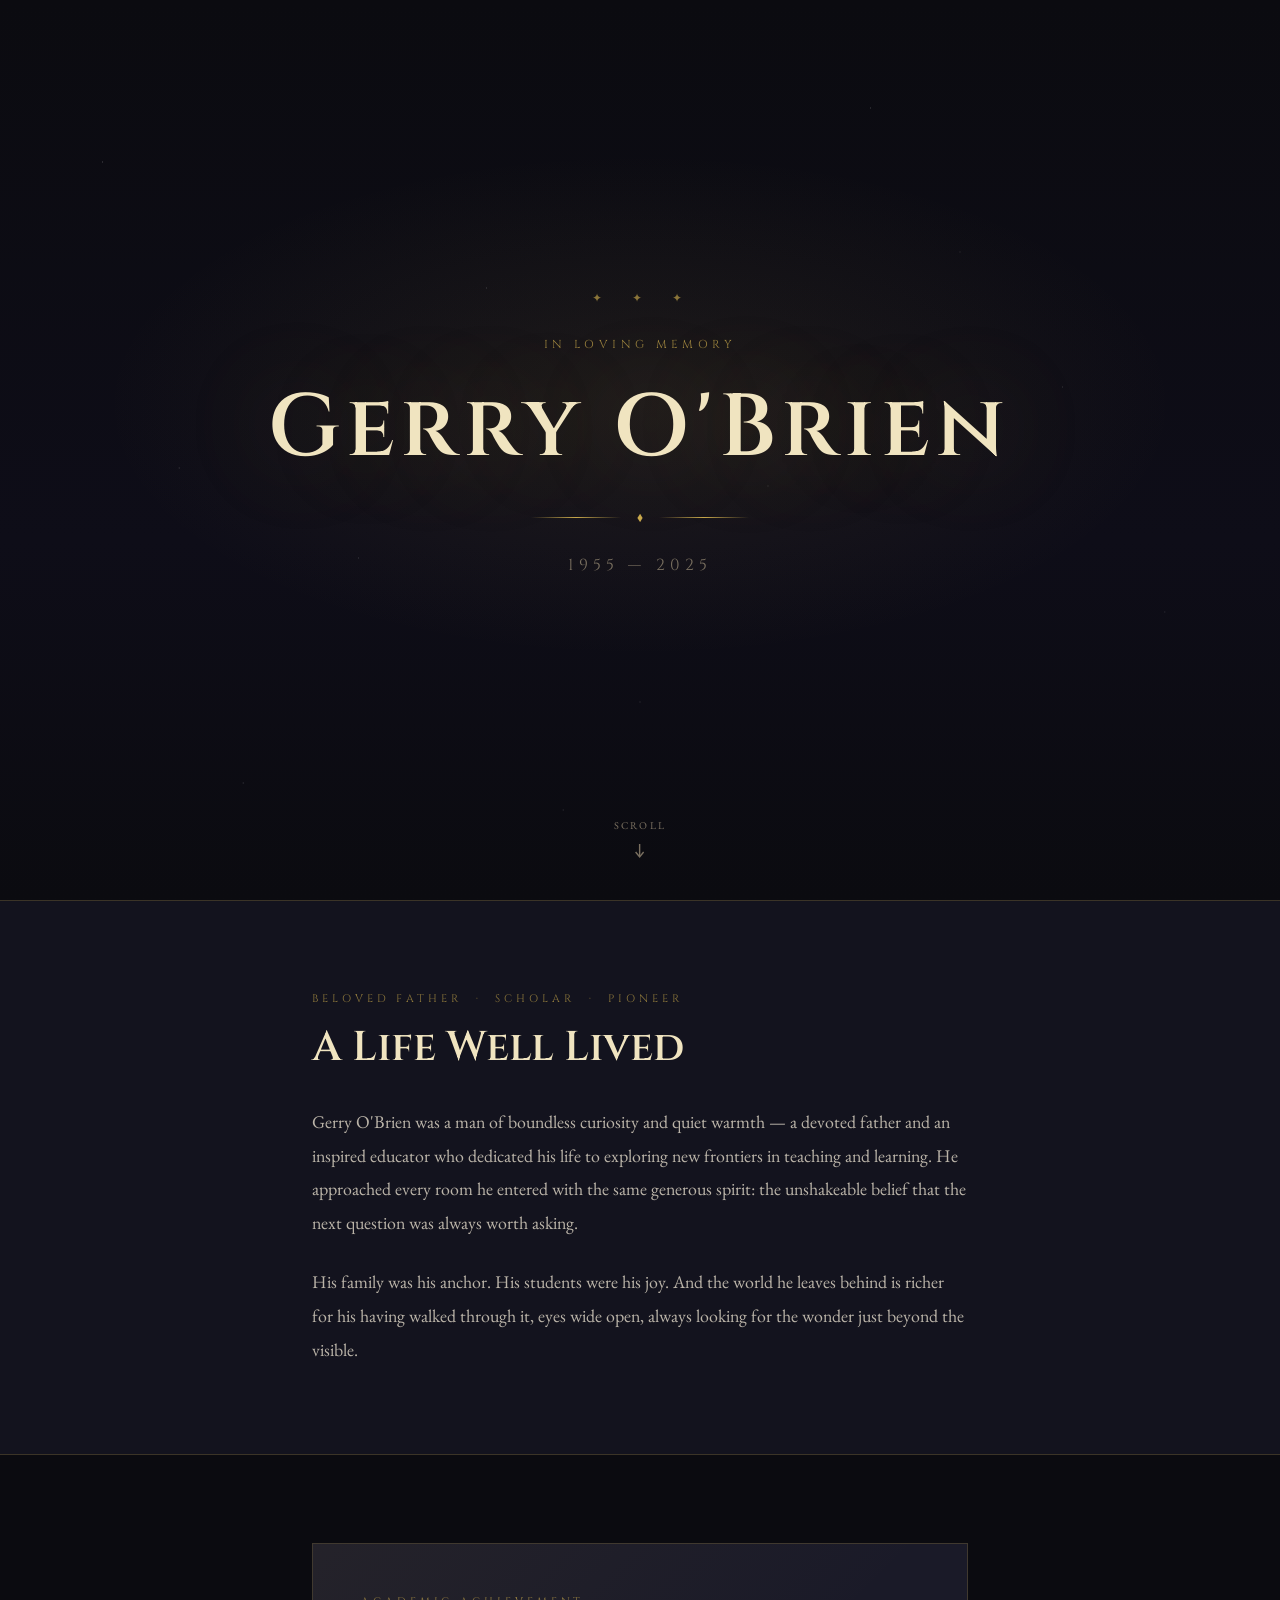
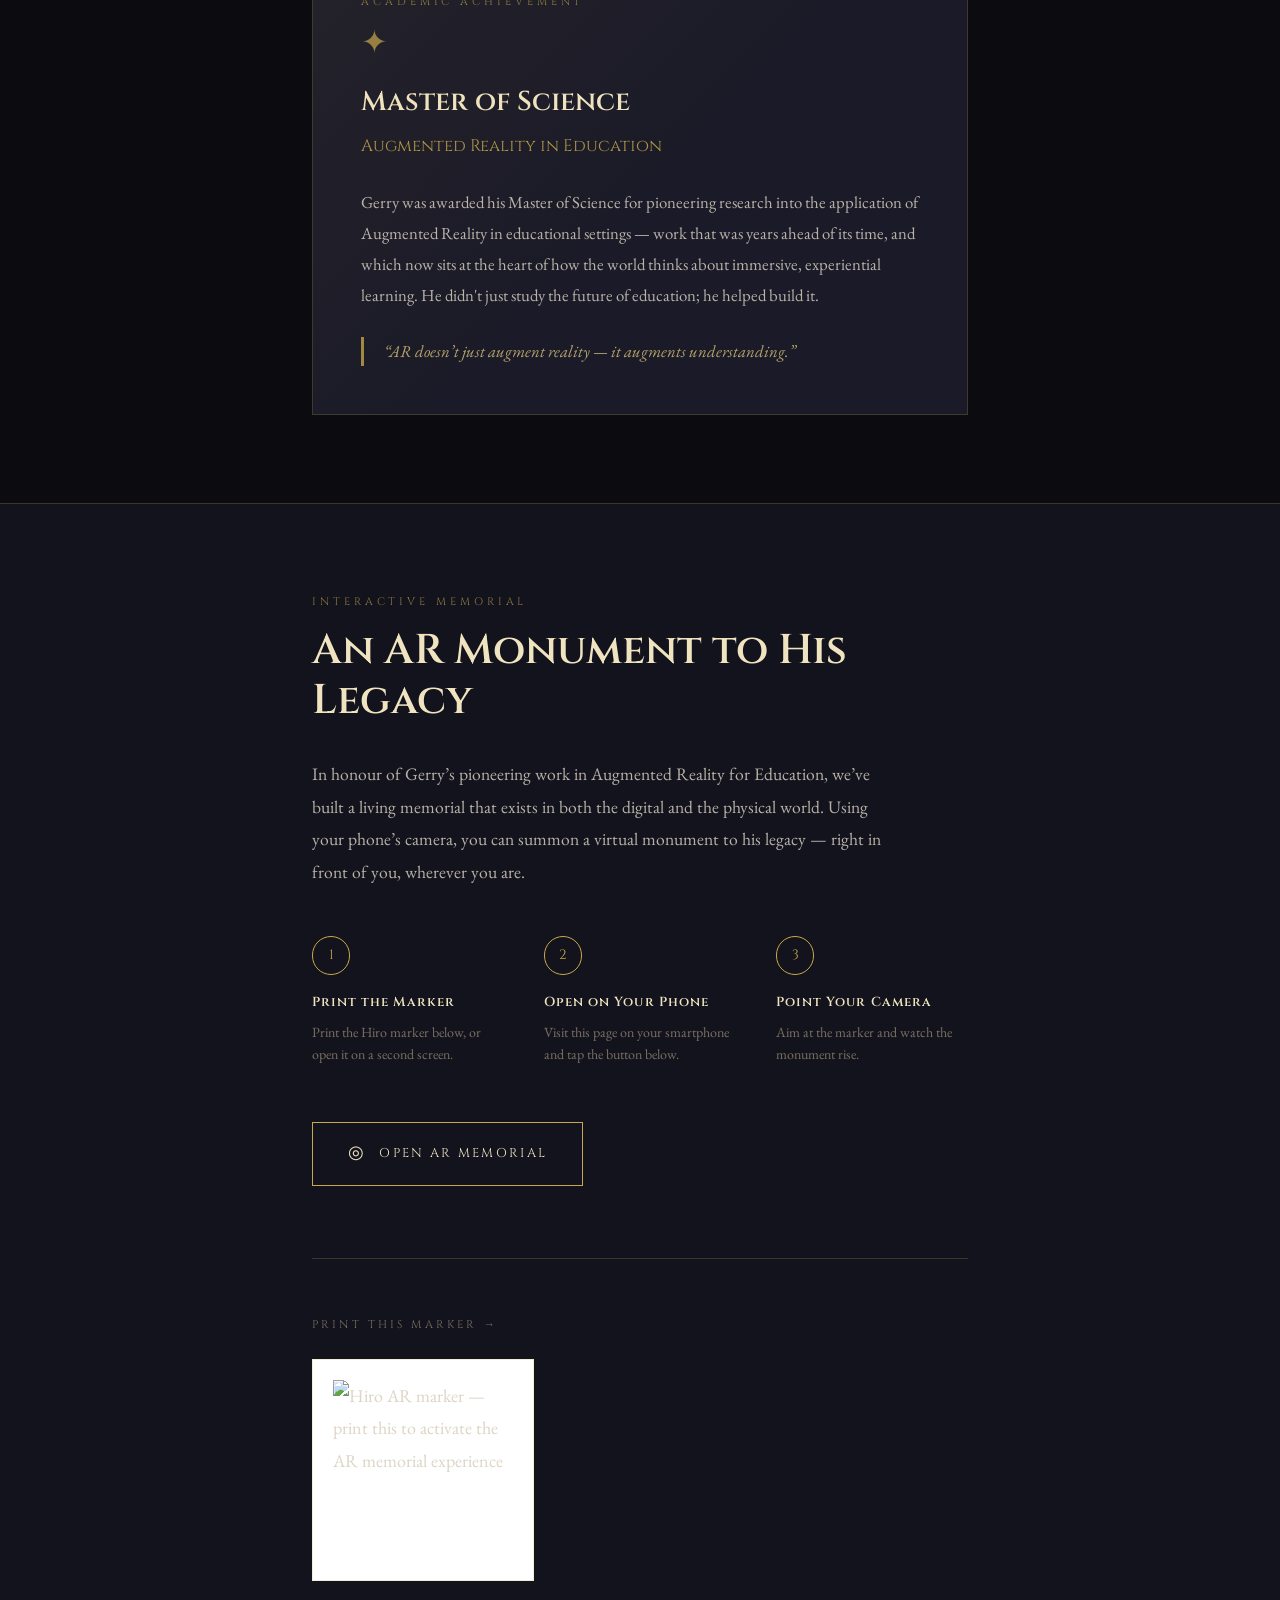
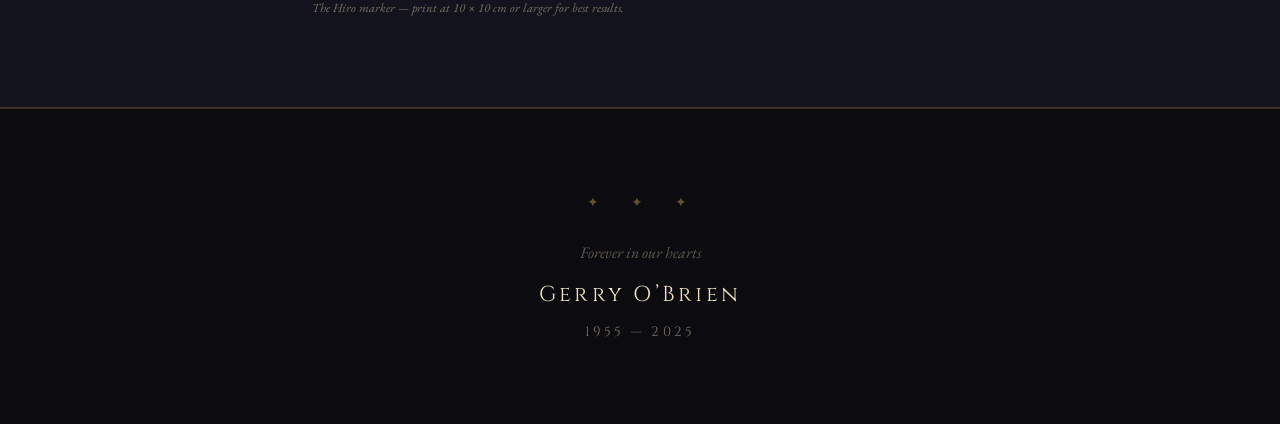
==== index.html @ 6238db12 "Add memorial website with WebAR monument for Gerry O'Brien - index.html: full memorial homepage — he" ====
<!DOCTYPE html>
<html lang="en">
<head>
  <meta charset="UTF-8">
  <meta name="viewport" content="width=device-width, initial-scale=1.0">
  <title>Gerry O'Brien — In Memoriam</title>
  <meta name="description" content="A memorial website for Gerry O'Brien, scholar and pioneer of Augmented Reality in Education.">

  <!-- Favicon — gold diamond -->
  <link rel="icon" href="data:image/svg+xml,<svg xmlns='http://www.w3.org/2000/svg' viewBox='0 0 32 32'><polygon points='16,2 30,16 16,30 2,16' fill='%23c8a84b'/></svg>">

  <!-- Fonts -->
  <link rel="preconnect" href="https://fonts.googleapis.com">
  <link rel="preconnect" href="https://fonts.gstatic.com" crossorigin>
  <link href="https://fonts.googleapis.com/css2?family=Cinzel:wght@400;600&family=EB+Garamond:ital,wght@0,400;0,500;1,400&display=swap" rel="stylesheet">

  <link rel="stylesheet" href="style.css">
</head>
<body>

  <!-- ═══════════════════════════════
       HERO
       ═══════════════════════════════ -->
  <header class="hero">
    <div class="hero-inner">
      <p class="hero-crown">✦ &nbsp; ✦ &nbsp; ✦</p>
      <p class="hero-label">In Loving Memory</p>
      <h1 class="hero-name">Gerry O'Brien</h1>
      <div class="hero-rule">
        <span class="hero-rule-line"></span>
        <span class="hero-rule-diamond">◆</span>
        <span class="hero-rule-line"></span>
      </div>
      <!-- TODO: Replace with Gerry's actual birth and passing years -->
      <p class="hero-years">1955 &mdash; 2025</p>
    </div>
    <div class="hero-scroll">
      <span>scroll</span>
      <svg width="10" height="16" viewBox="0 0 10 16" fill="none">
        <line x1="5" y1="0" x2="5" y2="12" stroke="currentColor" stroke-width="1.4"/>
        <polyline points="1,8 5,13 9,8" stroke="currentColor" stroke-width="1.4" fill="none"/>
      </svg>
    </div>
  </header>

  <!-- ═══════════════════════════════
       TRIBUTE
       ═══════════════════════════════ -->
  <section class="section about">
    <div class="container">
      <p class="section-label">Beloved Father &nbsp;·&nbsp; Scholar &nbsp;·&nbsp; Pioneer</p>
      <h2 class="section-title">A Life Well Lived</h2>
      <div class="about-text">
        <p>
          <!-- TODO: Add a tribute paragraph about Gerry — his character, passions, family -->
          Gerry O'Brien was a man of boundless curiosity and quiet warmth — a devoted father and an
          inspired educator who dedicated his life to exploring new frontiers in teaching and learning.
          He approached every room he entered with the same generous spirit: the unshakeable belief
          that the next question was always worth asking.
        </p>
        <p>
          <!-- TODO: Add more personal detail — hobbies, stories, what made him uniquely him -->
          His family was his anchor. His students were his joy. And the world he leaves behind is
          richer for his having walked through it, eyes wide open, always looking for the wonder
          just beyond the visible.
        </p>
      </div>
    </div>
  </section>

  <!-- ═══════════════════════════════
       MSc ACHIEVEMENT
       ═══════════════════════════════ -->
  <section class="section achievement">
    <div class="container">
      <div class="achievement-card">
        <p class="section-label">Academic Achievement</p>
        <div class="achievement-icon">✦</div>
        <h2 class="achievement-title">Master of Science</h2>
        <h3 class="achievement-subtitle">Augmented Reality in Education</h3>
        <p class="achievement-description">
          <!-- TODO: Add the university name, year of graduation, and thesis focus if you have them -->
          Gerry was awarded his Master of Science for pioneering research into the application of
          Augmented Reality in educational settings — work that was years ahead of its time, and
          which now sits at the heart of how the world thinks about immersive, experiential
          learning. He didn't just study the future of education; he helped build it.
        </p>
        <blockquote class="achievement-quote">
          <!-- TODO: Add a quote from Gerry or about his work, if you have one -->
          &ldquo;AR doesn&rsquo;t just augment reality &mdash; it augments understanding.&rdquo;
        </blockquote>
      </div>
    </div>
  </section>

  <!-- ═══════════════════════════════
       AR MONUMENT
       ═══════════════════════════════ -->
  <section class="section ar-section">
    <div class="container">
      <p class="section-label">Interactive Memorial</p>
      <h2 class="section-title">An AR Monument to His Legacy</h2>
      <p class="section-intro">
        In honour of Gerry&rsquo;s pioneering work in Augmented Reality for Education, we&rsquo;ve
        built a living memorial that exists in both the digital and the physical world. Using your
        phone&rsquo;s camera, you can summon a virtual monument to his legacy — right in front of
        you, wherever you are.
      </p>

      <div class="ar-steps">
        <div class="step">
          <div class="step-num">1</div>
          <div>
            <h4>Print the Marker</h4>
            <p>Print the Hiro marker below, or open it on a second screen.</p>
          </div>
        </div>
        <div class="step">
          <div class="step-num">2</div>
          <div>
            <h4>Open on Your Phone</h4>
            <p>Visit this page on your smartphone and tap the button below.</p>
          </div>
        </div>
        <div class="step">
          <div class="step-num">3</div>
          <div>
            <h4>Point Your Camera</h4>
            <p>Aim at the marker and watch the monument rise.</p>
          </div>
        </div>
      </div>

      <a href="ar.html" class="ar-cta">
        <span class="ar-cta-icon">◎</span>
        Open AR Memorial
      </a>

      <div class="marker-wrap">
        <p class="marker-heading">Print this marker &rarr;</p>
        <div class="marker-box">
          <img
            src="https://cdn.jsdelivr.net/gh/AR-js-org/AR.js/data/images/hiro.png"
            alt="Hiro AR marker — print this to activate the AR memorial experience"
          >
        </div>
        <p class="marker-caption">The Hiro marker &mdash; print at 10 &times; 10 cm or larger for best results.</p>
      </div>
    </div>
  </section>

  <!-- ═══════════════════════════════
       FOOTER
       ═══════════════════════════════ -->
  <footer class="footer">
    <div class="container">
      <p class="footer-star">✦ &nbsp; ✦ &nbsp; ✦</p>
      <p class="footer-epitaph">Forever in our hearts</p>
      <p class="footer-name">Gerry O&rsquo;Brien</p>
      <!-- TODO: Replace with actual years -->
      <p class="footer-years">1955 &mdash; 2025</p>
    </div>
  </footer>

</body>
</html>
---- style.css ----
/* ==============================================
   GERRY O'BRIEN — IN MEMORIAM
   ============================================== */

:root {
  --bg:          #0b0b10;
  --bg-2:        #13131e;
  --bg-3:        #1a1a28;
  --gold:        #c8a84b;
  --gold-light:  #e2c97c;
  --gold-pale:   #f0e4c0;
  --gold-dark:   #7a6428;
  --text:        #ddd5c5;
  --text-muted:  #7a7060;
  --border:      rgba(200, 168, 75, 0.22);
}

*, *::before, *::after { box-sizing: border-box; margin: 0; padding: 0; }

html { scroll-behavior: smooth; }

body {
  background-color: var(--bg);
  color: var(--text);
  font-family: 'EB Garamond', Georgia, serif;
  font-size: 18px;
  line-height: 1.8;
  -webkit-font-smoothing: antialiased;
}

/* ──────────────────────────────────────────
   LAYOUT
   ────────────────────────────────────────── */

.container {
  max-width: 720px;
  margin: 0 auto;
  padding: 0 2rem;
}

/* ──────────────────────────────────────────
   HERO
   ────────────────────────────────────────── */

.hero {
  min-height: 100vh;
  display: flex;
  flex-direction: column;
  align-items: center;
  justify-content: center;
  text-align: center;
  position: relative;
  padding: 4rem 2rem 6rem;
  background:
    radial-gradient(ellipse 60% 40% at 50% 45%,
      rgba(200, 168, 75, 0.09) 0%, transparent 70%),
    linear-gradient(180deg, #0b0b10 0%, #0e0d18 60%, #0b0b10 100%);
  overflow: hidden;
}

/* subtle star field */
.hero::before {
  content: '';
  position: absolute;
  inset: 0;
  background-image:
    radial-gradient(1px 1px at  8% 18%, rgba(255,255,255,.25) 0%, transparent 100%),
    radial-gradient(1px 1px at 28% 62%, rgba(255,255,255,.18) 0%, transparent 100%),
    radial-gradient(1px 1px at 68% 12%, rgba(255,255,255,.22) 0%, transparent 100%),
    radial-gradient(1px 1px at 83% 43%, rgba(255,255,255,.16) 0%, transparent 100%),
    radial-gradient(1px 1px at 50% 78%, rgba(255,255,255,.14) 0%, transparent 100%),
    radial-gradient(1px 1px at 19% 87%, rgba(255,255,255,.18) 0%, transparent 100%),
    radial-gradient(1px 1px at 91% 68%, rgba(255,255,255,.13) 0%, transparent 100%),
    radial-gradient(1px 1px at 38% 32%, rgba(255,255,255,.20) 0%, transparent 100%),
    radial-gradient(1px 1px at 60% 54%, rgba(255,255,255,.14) 0%, transparent 100%),
    radial-gradient(1px 1px at 14% 52%, rgba(255,255,255,.18) 0%, transparent 100%),
    radial-gradient(1px 1px at 75% 28%, rgba(255,255,255,.12) 0%, transparent 100%),
    radial-gradient(1px 1px at 44% 90%, rgba(255,255,255,.15) 0%, transparent 100%);
  pointer-events: none;
}

.hero-inner { position: relative; z-index: 1; }

.hero-crown {
  color: var(--gold);
  font-size: 0.75rem;
  letter-spacing: 0.5em;
  opacity: 0.65;
  margin-bottom: 1.6rem;
}

.hero-label {
  font-family: 'Cinzel', serif;
  font-size: 0.72rem;
  letter-spacing: 0.38em;
  text-transform: uppercase;
  color: var(--gold);
  opacity: 0.75;
  margin-bottom: 1.6rem;
}

.hero-name {
  font-family: 'Cinzel', serif;
  font-size: clamp(2.8rem, 9vw, 5.5rem);
  font-weight: 600;
  color: var(--gold-pale);
  letter-spacing: 0.07em;
  line-height: 1.1;
  margin-bottom: 2rem;
  text-shadow: 0 0 100px rgba(200, 168, 75, 0.28);
}

.hero-rule {
  display: flex;
  align-items: center;
  justify-content: center;
  gap: 1rem;
  margin-bottom: 1.6rem;
}

.hero-rule-line {
  display: block;
  width: 90px;
  height: 1px;
  background: linear-gradient(90deg, transparent, var(--gold), transparent);
}

.hero-rule-diamond {
  color: var(--gold);
  font-size: 0.55rem;
}

.hero-years {
  font-family: 'Cinzel', serif;
  font-size: 1rem;
  letter-spacing: 0.32em;
  color: var(--text-muted);
}

.hero-scroll {
  position: absolute;
  bottom: 2.5rem;
  left: 50%;
  transform: translateX(-50%);
  display: flex;
  flex-direction: column;
  align-items: center;
  gap: 0.5rem;
  color: var(--text-muted);
  font-size: 0.65rem;
  letter-spacing: 0.22em;
  text-transform: uppercase;
  animation: breathe 3.5s ease-in-out infinite;
}

@keyframes breathe {
  0%, 100% { opacity: 0.28; }
  50%       { opacity: 0.55; }
}

/* ──────────────────────────────────────────
   SHARED SECTION STYLES
   ────────────────────────────────────────── */

.section { padding: 5.5rem 0; }

.section-label {
  font-family: 'Cinzel', serif;
  font-size: 0.68rem;
  letter-spacing: 0.36em;
  text-transform: uppercase;
  color: var(--gold);
  opacity: 0.68;
  margin-bottom: 0.9rem;
}

.section-title {
  font-family: 'Cinzel', serif;
  font-size: clamp(1.7rem, 4vw, 2.6rem);
  font-weight: 600;
  color: var(--gold-pale);
  line-height: 1.2;
  margin-bottom: 2rem;
}

.section-intro {
  font-size: 1.1rem;
  color: var(--text);
  opacity: 0.82;
  max-width: 580px;
  line-height: 1.85;
  margin-bottom: 3rem;
}

/* ──────────────────────────────────────────
   ABOUT
   ────────────────────────────────────────── */

.about {
  background: var(--bg-2);
  border-top:    1px solid var(--border);
  border-bottom: 1px solid var(--border);
}

.about-text p {
  font-size: 1.12rem;
  line-height: 1.88;
  color: var(--text);
  opacity: 0.83;
  margin-bottom: 1.6rem;
}

.about-text p:last-child { margin-bottom: 0; }

/* ──────────────────────────────────────────
   ACHIEVEMENT CARD
   ────────────────────────────────────────── */

.achievement { background: var(--bg); }

.achievement-card {
  background: var(--bg-3);
  border: 1px solid var(--border);
  padding: 3rem;
  position: relative;
}

.achievement-card::before {
  content: '';
  position: absolute;
  inset: 0;
  background: linear-gradient(135deg,
    rgba(200, 168, 75, 0.06) 0%, transparent 55%);
  pointer-events: none;
}

.achievement-icon {
  font-size: 2rem;
  color: var(--gold);
  opacity: 0.7;
  margin-bottom: 1.25rem;
  line-height: 1;
}

.achievement-title {
  font-family: 'Cinzel', serif;
  font-size: 1.7rem;
  color: var(--gold-pale);
  font-weight: 600;
  margin-bottom: 0.25rem;
}

.achievement-subtitle {
  font-family: 'Cinzel', serif;
  font-size: 1.05rem;
  color: var(--gold);
  font-weight: 400;
  opacity: 0.85;
  margin-bottom: 1.6rem;
}

.achievement-description {
  font-size: 1.05rem;
  line-height: 1.85;
  color: var(--text);
  opacity: 0.82;
  margin-bottom: 1.6rem;
}

.achievement-quote {
  border-left: 3px solid var(--gold);
  padding-left: 1.25rem;
  font-style: italic;
  color: var(--gold-light);
  opacity: 0.78;
  font-size: 1.05rem;
  line-height: 1.75;
}

/* ──────────────────────────────────────────
   AR SECTION
   ────────────────────────────────────────── */

.ar-section {
  background: var(--bg-2);
  border-top:    1px solid var(--border);
  border-bottom: 1px solid var(--border);
}

.ar-steps {
  display: grid;
  grid-template-columns: repeat(3, 1fr);
  gap: 2.5rem;
  margin-bottom: 3.5rem;
}

.step {
  display: flex;
  flex-direction: column;
  gap: 1rem;
}

.step-num {
  width: 2.4rem;
  height: 2.4rem;
  border: 1px solid var(--gold);
  border-radius: 50%;
  display: flex;
  align-items: center;
  justify-content: center;
  font-family: 'Cinzel', serif;
  font-size: 0.85rem;
  color: var(--gold);
  flex-shrink: 0;
}

.step h4 {
  font-family: 'Cinzel', serif;
  font-size: 0.82rem;
  letter-spacing: 0.08em;
  color: var(--gold-pale);
  font-weight: 600;
  margin-bottom: 0.4rem;
}

.step p {
  font-size: 0.88rem;
  color: var(--text-muted);
  line-height: 1.6;
}

.ar-cta {
  display: inline-flex;
  align-items: center;
  gap: 0.8rem;
  background: transparent;
  border: 1px solid var(--gold);
  color: var(--gold-pale);
  font-family: 'Cinzel', serif;
  font-size: 0.8rem;
  letter-spacing: 0.18em;
  text-transform: uppercase;
  text-decoration: none;
  padding: 0.95rem 2.2rem;
  transition: background 0.25s, border-color 0.25s, color 0.25s;
  margin-bottom: 4.5rem;
}

.ar-cta:hover {
  background: rgba(200, 168, 75, 0.1);
  border-color: var(--gold-light);
  color: var(--gold-light);
}

.ar-cta-icon { font-size: 1.1rem; }

/* Marker */
.marker-wrap {
  border-top: 1px solid var(--border);
  padding-top: 3.5rem;
}

.marker-heading {
  font-family: 'Cinzel', serif;
  font-size: 0.7rem;
  letter-spacing: 0.28em;
  text-transform: uppercase;
  color: var(--text-muted);
  margin-bottom: 1.5rem;
}

.marker-box {
  display: inline-block;
  background: #fff;
  padding: 1.25rem;
  border: 1px solid var(--border);
}

.marker-box img {
  display: block;
  width: 180px;
  height: 180px;
  image-rendering: pixelated;
}

.marker-caption {
  font-size: 0.78rem;
  color: var(--text-muted);
  font-style: italic;
  margin-top: 1rem;
}

/* ──────────────────────────────────────────
   FOOTER
   ────────────────────────────────────────── */

.footer {
  padding: 5rem 0;
  text-align: center;
  background: var(--bg);
  border-top: 1px solid var(--border);
}

.footer-star {
  color: var(--gold);
  font-size: 0.9rem;
  opacity: 0.45;
  letter-spacing: 0.4em;
  margin-bottom: 1.5rem;
}

.footer-epitaph {
  font-style: italic;
  color: var(--text-muted);
  font-size: 1rem;
  margin-bottom: 0.5rem;
  opacity: 0.75;
}

.footer-name {
  font-family: 'Cinzel', serif;
  font-size: 1.35rem;
  color: var(--gold-pale);
  letter-spacing: 0.15em;
  margin-bottom: 0.3rem;
}

.footer-years {
  font-family: 'Cinzel', serif;
  font-size: 0.85rem;
  color: var(--text-muted);
  letter-spacing: 0.24em;
}

/* ──────────────────────────────────────────
   RESPONSIVE
   ────────────────────────────────────────── */

@media (max-width: 640px) {
  body { font-size: 17px; }

  .hero-rule-line { width: 55px; }

  .ar-steps {
    grid-template-columns: 1fr;
    gap: 2rem;
  }

  .achievement-card { padding: 2rem; }

  .section { padding: 4rem 0; }
}
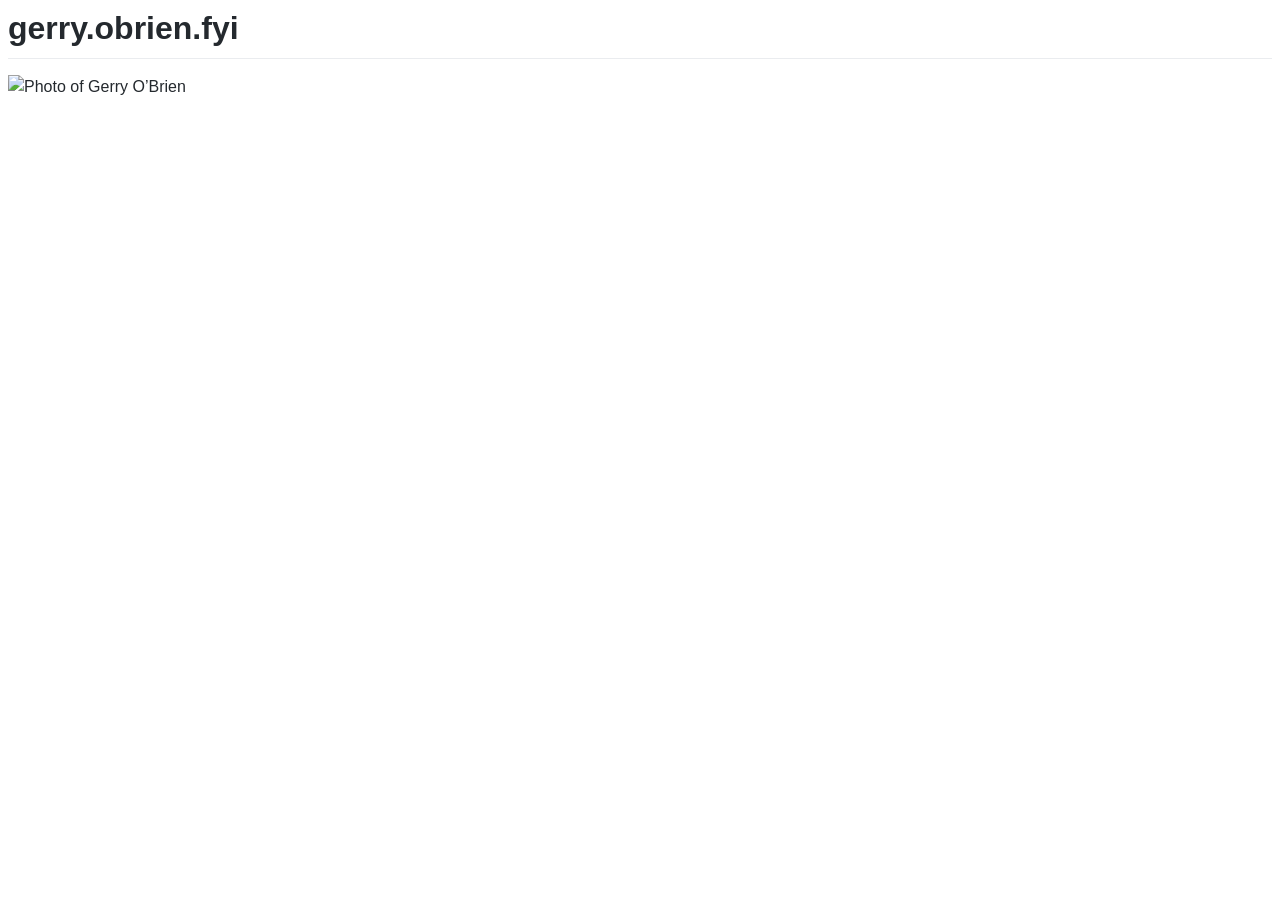
==== commit 3eb342c5: "Add html generated from the markdown version" ====
--- a/index.html
+++ b/index.html
@@ -1,166 +1,1000 @@
 <!DOCTYPE html>
-<html lang="en">
+<html>
 <head>
-  <meta charset="UTF-8">
-  <meta name="viewport" content="width=device-width, initial-scale=1.0">
-  <title>Gerry O'Brien — In Memoriam</title>
-  <meta name="description" content="A memorial website for Gerry O'Brien, scholar and pioneer of Augmented Reality in Education.">
-
-  <!-- Favicon — gold diamond -->
-  <link rel="icon" href="data:image/svg+xml,<svg xmlns='http://www.w3.org/2000/svg' viewBox='0 0 32 32'><polygon points='16,2 30,16 16,30 2,16' fill='%23c8a84b'/></svg>">
-
-  <!-- Fonts -->
-  <link rel="preconnect" href="https://fonts.googleapis.com">
-  <link rel="preconnect" href="https://fonts.gstatic.com" crossorigin>
-  <link href="https://fonts.googleapis.com/css2?family=Cinzel:wght@400;600&family=EB+Garamond:ital,wght@0,400;0,500;1,400&display=swap" rel="stylesheet">
-
-  <link rel="stylesheet" href="style.css">
+<meta charset="UTF-8">
+<title>gerry.obrien.fyi</title>
+<style>
+body .octicon {
+  display: inline-block;
+  fill: currentColor;
+  vertical-align: text-bottom;
+}
+
+body .anchor {
+  float: left;
+  line-height: 1;
+  margin-left: -20px;
+  padding-right: 4px;
+}
+
+body .anchor:focus {
+  outline: none;
+}
+
+body h1 .octicon-link,
+body h2 .octicon-link,
+body h3 .octicon-link,
+body h4 .octicon-link,
+body h5 .octicon-link,
+body h6 .octicon-link {
+  color: #1b1f23;
+  vertical-align: middle;
+  visibility: hidden;
+}
+
+body h1:hover .anchor,
+body h2:hover .anchor,
+body h3:hover .anchor,
+body h4:hover .anchor,
+body h5:hover .anchor,
+body h6:hover .anchor {
+  text-decoration: none;
+}
+
+body h1:hover .anchor .octicon-link,
+body h2:hover .anchor .octicon-link,
+body h3:hover .anchor .octicon-link,
+body h4:hover .anchor .octicon-link,
+body h5:hover .anchor .octicon-link,
+body h6:hover .anchor .octicon-link {
+  visibility: visible;
+}
+
+body h1:hover .anchor .octicon-link:before,
+body h2:hover .anchor .octicon-link:before,
+body h3:hover .anchor .octicon-link:before,
+body h4:hover .anchor .octicon-link:before,
+body h5:hover .anchor .octicon-link:before,
+body h6:hover .anchor .octicon-link:before {
+  width: 16px;
+  height: 16px;
+  content: ' ';
+  display: inline-block;
+  background-image: url("data:image/svg+xml,%3Csvg xmlns='http://www.w3.org/2000/svg' viewBox='0 0 16 16' version='1.1' width='16' height='16' aria-hidden='true'%3E%3Cpath fill-rule='evenodd' d='M4 9h1v1H4c-1.5 0-3-1.69-3-3.5S2.55 3 4 3h4c1.45 0 3 1.69 3 3.5 0 1.41-.91 2.72-2 3.25V8.59c.58-.45 1-1.27 1-2.09C10 5.22 8.98 4 8 4H4c-.98 0-2 1.22-2 2.5S3 9 4 9zm9-3h-1v1h1c1 0 2 1.22 2 2.5S13.98 12 13 12H9c-.98 0-2-1.22-2-2.5 0-.83.42-1.64 1-2.09V6.25c-1.09.53-2 1.84-2 3.25C6 11.31 7.55 13 9 13h4c1.45 0 3-1.69 3-3.5S14.5 6 13 6z'%3E%3C/path%3E%3C/svg%3E");
+}body {
+  -ms-text-size-adjust: 100%;
+  -webkit-text-size-adjust: 100%;
+  line-height: 1.5;
+  color: #24292e;
+  font-family: -apple-system,BlinkMacSystemFont,Segoe UI,Helvetica,Arial,sans-serif,Apple Color Emoji,Segoe UI Emoji;
+  font-size: 16px;
+  line-height: 1.5;
+  word-wrap: break-word;
+}
+
+body details {
+  display: block;
+}
+
+body summary {
+  display: list-item;
+}
+
+body a {
+  background-color: initial;
+}
+
+body a:active,
+body a:hover {
+  outline-width: 0;
+}
+
+body strong {
+  font-weight: inherit;
+  font-weight: bolder;
+}
+
+body h1 {
+  font-size: 2em;
+  margin: .67em 0;
+}
+
+body img {
+  border-style: none;
+}
+
+body code,
+body kbd,
+body pre {
+  font-family: monospace,monospace;
+  font-size: 1em;
+}
+
+body hr {
+  box-sizing: initial;
+  height: 0;
+  overflow: visible;
+}
+
+body input {
+  font: inherit;
+  margin: 0;
+}
+
+body input {
+  overflow: visible;
+}
+
+body [type=checkbox] {
+  box-sizing: border-box;
+  padding: 0;
+}
+
+body * {
+  box-sizing: border-box;
+}
+
+body input {
+  font-family: inherit;
+  font-size: inherit;
+  line-height: inherit;
+}
+
+body a {
+  color: #0366d6;
+  text-decoration: none;
+}
+
+body a:hover {
+  text-decoration: underline;
+}
+
+body strong {
+  font-weight: 600;
+}
+
+body hr {
+  height: 0;
+  margin: 15px 0;
+  overflow: hidden;
+  background: transparent;
+  border: 0;
+  border-bottom: 1px solid #dfe2e5;
+}
+
+body hr:after,
+body hr:before {
+  display: table;
+  content: "";
+}
+
+body hr:after {
+  clear: both;
+}
+
+body table {
+  border-spacing: 0;
+  border-collapse: collapse;
+}
+
+body td,
+body th {
+  padding: 0;
+}
+
+body details summary {
+  cursor: pointer;
+}
+
+body kbd {
+  display: inline-block;
+  padding: 3px 5px;
+  font: 11px SFMono-Regular,Consolas,Liberation Mono,Menlo,monospace;
+  line-height: 10px;
+  color: #444d56;
+  vertical-align: middle;
+  background-color: #fafbfc;
+  border: 1px solid #d1d5da;
+  border-radius: 3px;
+  box-shadow: inset 0 -1px 0 #d1d5da;
+}
+
+body h1,
+body h2,
+body h3,
+body h4,
+body h5,
+body h6 {
+  margin-top: 0;
+  margin-bottom: 0;
+}
+
+body h1 {
+  font-size: 32px;
+}
+
+body h1,
+body h2 {
+  font-weight: 600;
+}
+
+body h2 {
+  font-size: 24px;
+}
+
+body h3 {
+  font-size: 20px;
+}
+
+body h3,
+body h4 {
+  font-weight: 600;
+}
+
+body h4 {
+  font-size: 16px;
+}
+
+body h5 {
+  font-size: 14px;
+}
+
+body h5,
+body h6 {
+  font-weight: 600;
+}
+
+body h6 {
+  font-size: 12px;
+}
+
+body p {
+  margin-top: 0;
+  margin-bottom: 10px;
+}
+
+body blockquote {
+  margin: 0;
+}
+
+body ol,
+body ul {
+  padding-left: 0;
+  margin-top: 0;
+  margin-bottom: 0;
+}
+
+body ol ol,
+body ul ol {
+  list-style-type: lower-roman;
+}
+
+body ol ol ol,
+body ol ul ol,
+body ul ol ol,
+body ul ul ol {
+  list-style-type: lower-alpha;
+}
+
+body dd {
+  margin-left: 0;
+}
+
+body code,
+body pre {
+  font-family: SFMono-Regular,Consolas,Liberation Mono,Menlo,monospace;
+  font-size: 12px;
+}
+
+body pre {
+  margin-top: 0;
+  margin-bottom: 0;
+}
+
+body input::-webkit-inner-spin-button,
+body input::-webkit-outer-spin-button {
+  margin: 0;
+  -webkit-appearance: none;
+  appearance: none;
+}
+
+body :checked+.radio-label {
+  position: relative;
+  z-index: 1;
+  border-color: #0366d6;
+}
+
+body .border {
+  border: 1px solid #e1e4e8!important;
+}
+
+body .border-0 {
+  border: 0!important;
+}
+
+body .border-bottom {
+  border-bottom: 1px solid #e1e4e8!important;
+}
+
+body .rounded-1 {
+  border-radius: 3px!important;
+}
+
+body .bg-white {
+  background-color: #fff!important;
+}
+
+body .bg-gray-light {
+  background-color: #fafbfc!important;
+}
+
+body .text-gray-light {
+  color: #6a737d!important;
+}
+
+body .mb-0 {
+  margin-bottom: 0!important;
+}
+
+body .my-2 {
+  margin-top: 8px!important;
+  margin-bottom: 8px!important;
+}
+
+body .pl-0 {
+  padding-left: 0!important;
+}
+
+body .py-0 {
+  padding-top: 0!important;
+  padding-bottom: 0!important;
+}
+
+body .pl-1 {
+  padding-left: 4px!important;
+}
+
+body .pl-2 {
+  padding-left: 8px!important;
+}
+
+body .py-2 {
+  padding-top: 8px!important;
+  padding-bottom: 8px!important;
+}
+
+body .pl-3,
+body .px-3 {
+  padding-left: 16px!important;
+}
+
+body .px-3 {
+  padding-right: 16px!important;
+}
+
+body .pl-4 {
+  padding-left: 24px!important;
+}
+
+body .pl-5 {
+  padding-left: 32px!important;
+}
+
+body .pl-6 {
+  padding-left: 40px!important;
+}
+
+body .f6 {
+  font-size: 12px!important;
+}
+
+body .lh-condensed {
+  line-height: 1.25!important;
+}
+
+body .text-bold {
+  font-weight: 600!important;
+}
+
+body .pl-c {
+  color: #6a737d;
+}
+
+body .pl-c1,
+body .pl-s .pl-v {
+  color: #005cc5;
+}
+
+body .pl-e,
+body .pl-en {
+  color: #6f42c1;
+}
+
+body .pl-s .pl-s1,
+body .pl-smi {
+  color: #24292e;
+}
+
+body .pl-ent {
+  color: #22863a;
+}
+
+body .pl-k {
+  color: #d73a49;
+}
+
+body .pl-pds,
+body .pl-s,
+body .pl-s .pl-pse .pl-s1,
+body .pl-sr,
+body .pl-sr .pl-cce,
+body .pl-sr .pl-sra,
+body .pl-sr .pl-sre {
+  color: #032f62;
+}
+
+body .pl-smw,
+body .pl-v {
+  color: #e36209;
+}
+
+body .pl-bu {
+  color: #b31d28;
+}
+
+body .pl-ii {
+  color: #fafbfc;
+  background-color: #b31d28;
+}
+
+body .pl-c2 {
+  color: #fafbfc;
+  background-color: #d73a49;
+}
+
+body .pl-c2:before {
+  content: "^M";
+}
+
+body .pl-sr .pl-cce {
+  font-weight: 700;
+  color: #22863a;
+}
+
+body .pl-ml {
+  color: #735c0f;
+}
+
+body .pl-mh,
+body .pl-mh .pl-en,
+body .pl-ms {
+  font-weight: 700;
+  color: #005cc5;
+}
+
+body .pl-mi {
+  font-style: italic;
+  color: #24292e;
+}
+
+body .pl-mb {
+  font-weight: 700;
+  color: #24292e;
+}
+
+body .pl-md {
+  color: #b31d28;
+  background-color: #ffeef0;
+}
+
+body .pl-mi1 {
+  color: #22863a;
+  background-color: #f0fff4;
+}
+
+body .pl-mc {
+  color: #e36209;
+  background-color: #ffebda;
+}
+
+body .pl-mi2 {
+  color: #f6f8fa;
+  background-color: #005cc5;
+}
+
+body .pl-mdr {
+  font-weight: 700;
+  color: #6f42c1;
+}
+
+body .pl-ba {
+  color: #586069;
+}
+
+body .pl-sg {
+  color: #959da5;
+}
+
+body .pl-corl {
+  text-decoration: underline;
+  color: #032f62;
+}
+
+body .mb-0 {
+  margin-bottom: 0!important;
+}
+
+body .my-2 {
+  margin-bottom: 8px!important;
+}
+
+body .my-2 {
+  margin-top: 8px!important;
+}
+
+body .pl-0 {
+  padding-left: 0!important;
+}
+
+body .py-0 {
+  padding-top: 0!important;
+  padding-bottom: 0!important;
+}
+
+body .pl-1 {
+  padding-left: 4px!important;
+}
+
+body .pl-2 {
+  padding-left: 8px!important;
+}
+
+body .py-2 {
+  padding-top: 8px!important;
+  padding-bottom: 8px!important;
+}
+
+body .pl-3 {
+  padding-left: 16px!important;
+}
+
+body .pl-4 {
+  padding-left: 24px!important;
+}
+
+body .pl-5 {
+  padding-left: 32px!important;
+}
+
+body .pl-6 {
+  padding-left: 40px!important;
+}
+
+body .pl-7 {
+  padding-left: 48px!important;
+}
+
+body .pl-8 {
+  padding-left: 64px!important;
+}
+
+body .pl-9 {
+  padding-left: 80px!important;
+}
+
+body .pl-10 {
+  padding-left: 96px!important;
+}
+
+body .pl-11 {
+  padding-left: 112px!important;
+}
+
+body .pl-12 {
+  padding-left: 128px!important;
+}
+
+body hr {
+  border-bottom-color: #eee;
+}
+
+body kbd {
+  display: inline-block;
+  padding: 3px 5px;
+  font: 11px SFMono-Regular,Consolas,Liberation Mono,Menlo,monospace;
+  line-height: 10px;
+  color: #444d56;
+  vertical-align: middle;
+  background-color: #fafbfc;
+  border: 1px solid #d1d5da;
+  border-radius: 3px;
+  box-shadow: inset 0 -1px 0 #d1d5da;
+}
+
+body:after,
+body:before {
+  display: table;
+  content: "";
+}
+
+body:after {
+  clear: both;
+}
+
+body>:first-child {
+  margin-top: 0!important;
+}
+
+body>:last-child {
+  margin-bottom: 0!important;
+}
+
+body a:not([href]) {
+  color: inherit;
+  text-decoration: none;
+}
+
+body blockquote,
+body details,
+body dl,
+body ol,
+body p,
+body pre,
+body table,
+body ul {
+  margin-top: 0;
+  margin-bottom: 16px;
+}
+
+body hr {
+  height: .25em;
+  padding: 0;
+  margin: 24px 0;
+  background-color: #e1e4e8;
+  border: 0;
+}
+
+body blockquote {
+  padding: 0 1em;
+  color: #6a737d;
+  border-left: .25em solid #dfe2e5;
+}
+
+body blockquote>:first-child {
+  margin-top: 0;
+}
+
+body blockquote>:last-child {
+  margin-bottom: 0;
+}
+
+body h1,
+body h2,
+body h3,
+body h4,
+body h5,
+body h6 {
+  margin-top: 24px;
+  margin-bottom: 16px;
+  font-weight: 600;
+  line-height: 1.25;
+}
+
+body h1 {
+  font-size: 2em;
+}
+
+body h1,
+body h2 {
+  padding-bottom: .3em;
+  border-bottom: 1px solid #eaecef;
+}
+
+body h2 {
+  font-size: 1.5em;
+}
+
+body h3 {
+  font-size: 1.25em;
+}
+
+body h4 {
+  font-size: 1em;
+}
+
+body h5 {
+  font-size: .875em;
+}
+
+body h6 {
+  font-size: .85em;
+  color: #6a737d;
+}
+
+body ol,
+body ul {
+  padding-left: 2em;
+}
+
+body ol ol,
+body ol ul,
+body ul ol,
+body ul ul {
+  margin-top: 0;
+  margin-bottom: 0;
+}
+
+body li {
+  word-wrap: break-all;
+}
+
+body li>p {
+  margin-top: 16px;
+}
+
+body li+li {
+  margin-top: .25em;
+}
+
+body dl {
+  padding: 0;
+}
+
+body dl dt {
+  padding: 0;
+  margin-top: 16px;
+  font-size: 1em;
+  font-style: italic;
+  font-weight: 600;
+}
+
+body dl dd {
+  padding: 0 16px;
+  margin-bottom: 16px;
+}
+
+body table {
+  display: block;
+  width: 100%;
+  overflow: auto;
+}
+
+body table th {
+  font-weight: 600;
+}
+
+body table td,
+body table th {
+  padding: 6px 13px;
+  border: 1px solid #dfe2e5;
+}
+
+body table tr {
+  background-color: #fff;
+  border-top: 1px solid #c6cbd1;
+}
+
+body table tr:nth-child(2n) {
+  background-color: #f6f8fa;
+}
+
+body img {
+  max-width: 100%;
+  box-sizing: initial;
+  background-color: #fff;
+}
+
+body img[align=right] {
+  padding-left: 20px;
+}
+
+body img[align=left] {
+  padding-right: 20px;
+}
+
+body code {
+  padding: .2em .4em;
+  margin: 0;
+  font-size: 85%;
+  background-color: rgba(27,31,35,.05);
+  border-radius: 3px;
+}
+
+body pre {
+  word-wrap: normal;
+}
+
+body pre>code {
+  padding: 0;
+  margin: 0;
+  font-size: 100%;
+  word-break: normal;
+  white-space: pre;
+  background: transparent;
+  border: 0;
+}
+
+body .highlight {
+  margin-bottom: 16px;
+}
+
+body .highlight pre {
+  margin-bottom: 0;
+  word-break: normal;
+}
+
+body .highlight pre,
+body pre {
+  padding: 16px;
+  overflow: auto;
+  font-size: 85%;
+  line-height: 1.45;
+  background-color: #f6f8fa;
+  border-radius: 3px;
+}
+
+body pre code {
+  display: inline;
+  max-width: auto;
+  padding: 0;
+  margin: 0;
+  overflow: visible;
+  line-height: inherit;
+  word-wrap: normal;
+  background-color: initial;
+  border: 0;
+}
+
+body .commit-tease-sha {
+  display: inline-block;
+  font-family: SFMono-Regular,Consolas,Liberation Mono,Menlo,monospace;
+  font-size: 90%;
+  color: #444d56;
+}
+
+body .full-commit .btn-outline:not(:disabled):hover {
+  color: #005cc5;
+  border-color: #005cc5;
+}
+
+body .blob-wrapper {
+  overflow-x: auto;
+  overflow-y: hidden;
+}
+
+body .blob-wrapper-embedded {
+  max-height: 240px;
+  overflow-y: auto;
+}
+
+body .blob-num {
+  width: 1%;
+  min-width: 50px;
+  padding-right: 10px;
+  padding-left: 10px;
+  font-family: SFMono-Regular,Consolas,Liberation Mono,Menlo,monospace;
+  font-size: 12px;
+  line-height: 20px;
+  color: rgba(27,31,35,.3);
+  text-align: right;
+  white-space: nowrap;
+  vertical-align: top;
+  cursor: pointer;
+  -webkit-user-select: none;
+  -moz-user-select: none;
+  -ms-user-select: none;
+  user-select: none;
+}
+
+body .blob-num:hover {
+  color: rgba(27,31,35,.6);
+}
+
+body .blob-num:before {
+  content: attr(data-line-number);
+}
+
+body .blob-code {
+  position: relative;
+  padding-right: 10px;
+  padding-left: 10px;
+  line-height: 20px;
+  vertical-align: top;
+}
+
+body .blob-code-inner {
+  overflow: visible;
+  font-family: SFMono-Regular,Consolas,Liberation Mono,Menlo,monospace;
+  font-size: 12px;
+  color: #24292e;
+  word-wrap: normal;
+  white-space: pre;
+}
+
+body .pl-token.active,
+body .pl-token:hover {
+  cursor: pointer;
+  background: #ffea7f;
+}
+
+body .tab-size[data-tab-size="1"] {
+  -moz-tab-size: 1;
+  tab-size: 1;
+}
+
+body .tab-size[data-tab-size="2"] {
+  -moz-tab-size: 2;
+  tab-size: 2;
+}
+
+body .tab-size[data-tab-size="3"] {
+  -moz-tab-size: 3;
+  tab-size: 3;
+}
+
+body .tab-size[data-tab-size="4"] {
+  -moz-tab-size: 4;
+  tab-size: 4;
+}
+
+body .tab-size[data-tab-size="5"] {
+  -moz-tab-size: 5;
+  tab-size: 5;
+}
+
+body .tab-size[data-tab-size="6"] {
+  -moz-tab-size: 6;
+  tab-size: 6;
+}
+
+body .tab-size[data-tab-size="7"] {
+  -moz-tab-size: 7;
+  tab-size: 7;
+}
+
+body .tab-size[data-tab-size="8"] {
+  -moz-tab-size: 8;
+  tab-size: 8;
+}
+
+body .tab-size[data-tab-size="9"] {
+  -moz-tab-size: 9;
+  tab-size: 9;
+}
+
+body .tab-size[data-tab-size="10"] {
+  -moz-tab-size: 10;
+  tab-size: 10;
+}
+
+body .tab-size[data-tab-size="11"] {
+  -moz-tab-size: 11;
+  tab-size: 11;
+}
+
+body .tab-size[data-tab-size="12"] {
+  -moz-tab-size: 12;
+  tab-size: 12;
+}
+
+body .task-list-item {
+  list-style-type: none;
+}
+
+body .task-list-item+.task-list-item {
+  margin-top: 3px;
+}
+
+body .task-list-item input {
+  margin: 0 .2em .25em -1.6em;
+  vertical-align: middle;
+}
+
+</style>
 </head>
 <body>
-
-  <!-- ═══════════════════════════════
-       HERO
-       ═══════════════════════════════ -->
-  <header class="hero">
-    <div class="hero-inner">
-      <p class="hero-crown">✦ &nbsp; ✦ &nbsp; ✦</p>
-      <p class="hero-label">In Loving Memory</p>
-      <h1 class="hero-name">Gerry O'Brien</h1>
-      <div class="hero-rule">
-        <span class="hero-rule-line"></span>
-        <span class="hero-rule-diamond">◆</span>
-        <span class="hero-rule-line"></span>
-      </div>
-      <!-- TODO: Replace with Gerry's actual birth and passing years -->
-      <p class="hero-years">1955 &mdash; 2025</p>
-    </div>
-    <div class="hero-scroll">
-      <span>scroll</span>
-      <svg width="10" height="16" viewBox="0 0 10 16" fill="none">
-        <line x1="5" y1="0" x2="5" y2="12" stroke="currentColor" stroke-width="1.4"/>
-        <polyline points="1,8 5,13 9,8" stroke="currentColor" stroke-width="1.4" fill="none"/>
-      </svg>
-    </div>
-  </header>
-
-  <!-- ═══════════════════════════════
-       TRIBUTE
-       ═══════════════════════════════ -->
-  <section class="section about">
-    <div class="container">
-      <p class="section-label">Beloved Father &nbsp;·&nbsp; Scholar &nbsp;·&nbsp; Pioneer</p>
-      <h2 class="section-title">A Life Well Lived</h2>
-      <div class="about-text">
-        <p>
-          <!-- TODO: Add a tribute paragraph about Gerry — his character, passions, family -->
-          Gerry O'Brien was a man of boundless curiosity and quiet warmth — a devoted father and an
-          inspired educator who dedicated his life to exploring new frontiers in teaching and learning.
-          He approached every room he entered with the same generous spirit: the unshakeable belief
-          that the next question was always worth asking.
-        </p>
-        <p>
-          <!-- TODO: Add more personal detail — hobbies, stories, what made him uniquely him -->
-          His family was his anchor. His students were his joy. And the world he leaves behind is
-          richer for his having walked through it, eyes wide open, always looking for the wonder
-          just beyond the visible.
-        </p>
-      </div>
-    </div>
-  </section>
-
-  <!-- ═══════════════════════════════
-       MSc ACHIEVEMENT
-       ═══════════════════════════════ -->
-  <section class="section achievement">
-    <div class="container">
-      <div class="achievement-card">
-        <p class="section-label">Academic Achievement</p>
-        <div class="achievement-icon">✦</div>
-        <h2 class="achievement-title">Master of Science</h2>
-        <h3 class="achievement-subtitle">Augmented Reality in Education</h3>
-        <p class="achievement-description">
-          <!-- TODO: Add the university name, year of graduation, and thesis focus if you have them -->
-          Gerry was awarded his Master of Science for pioneering research into the application of
-          Augmented Reality in educational settings — work that was years ahead of its time, and
-          which now sits at the heart of how the world thinks about immersive, experiential
-          learning. He didn't just study the future of education; he helped build it.
-        </p>
-        <blockquote class="achievement-quote">
-          <!-- TODO: Add a quote from Gerry or about his work, if you have one -->
-          &ldquo;AR doesn&rsquo;t just augment reality &mdash; it augments understanding.&rdquo;
-        </blockquote>
-      </div>
-    </div>
-  </section>
-
-  <!-- ═══════════════════════════════
-       AR MONUMENT
-       ═══════════════════════════════ -->
-  <section class="section ar-section">
-    <div class="container">
-      <p class="section-label">Interactive Memorial</p>
-      <h2 class="section-title">An AR Monument to His Legacy</h2>
-      <p class="section-intro">
-        In honour of Gerry&rsquo;s pioneering work in Augmented Reality for Education, we&rsquo;ve
-        built a living memorial that exists in both the digital and the physical world. Using your
-        phone&rsquo;s camera, you can summon a virtual monument to his legacy — right in front of
-        you, wherever you are.
-      </p>
-
-      <div class="ar-steps">
-        <div class="step">
-          <div class="step-num">1</div>
-          <div>
-            <h4>Print the Marker</h4>
-            <p>Print the Hiro marker below, or open it on a second screen.</p>
-          </div>
-        </div>
-        <div class="step">
-          <div class="step-num">2</div>
-          <div>
-            <h4>Open on Your Phone</h4>
-            <p>Visit this page on your smartphone and tap the button below.</p>
-          </div>
-        </div>
-        <div class="step">
-          <div class="step-num">3</div>
-          <div>
-            <h4>Point Your Camera</h4>
-            <p>Aim at the marker and watch the monument rise.</p>
-          </div>
-        </div>
-      </div>
-
-      <a href="ar.html" class="ar-cta">
-        <span class="ar-cta-icon">◎</span>
-        Open AR Memorial
-      </a>
-
-      <div class="marker-wrap">
-        <p class="marker-heading">Print this marker &rarr;</p>
-        <div class="marker-box">
-          <img
-            src="https://cdn.jsdelivr.net/gh/AR-js-org/AR.js/data/images/hiro.png"
-            alt="Hiro AR marker — print this to activate the AR memorial experience"
-          >
-        </div>
-        <p class="marker-caption">The Hiro marker &mdash; print at 10 &times; 10 cm or larger for best results.</p>
-      </div>
-    </div>
-  </section>
-
-  <!-- ═══════════════════════════════
-       FOOTER
-       ═══════════════════════════════ -->
-  <footer class="footer">
-    <div class="container">
-      <p class="footer-star">✦ &nbsp; ✦ &nbsp; ✦</p>
-      <p class="footer-epitaph">Forever in our hearts</p>
-      <p class="footer-name">Gerry O&rsquo;Brien</p>
-      <!-- TODO: Replace with actual years -->
-      <p class="footer-years">1955 &mdash; 2025</p>
-    </div>
-  </footer>
+<h1 id="gerryobrienfyi">gerry.obrien.fyi</h1>
+<p><img src="https://lh3.googleusercontent.com/pw/AP1GczObVcFsJDYNrQMBfDExRd7_4Cx6F9GHpUfB7ItaVoV_NlPNnPs9XWLp72iNyCK_KOM_ErZaTobe47ytkpMriSP2iBEgEntQ3GNK2uf9Zm5giAm-C7kwUgch5NBjlKLKNcnCYylH4kdSTL3ftCjGz1SJGw=w1360-h1816-s-no-gm?authuser=0" alt="Photo of Gerry O&rsquo;Brien" /></p>
 
 </body>
-</html>
+</html>
